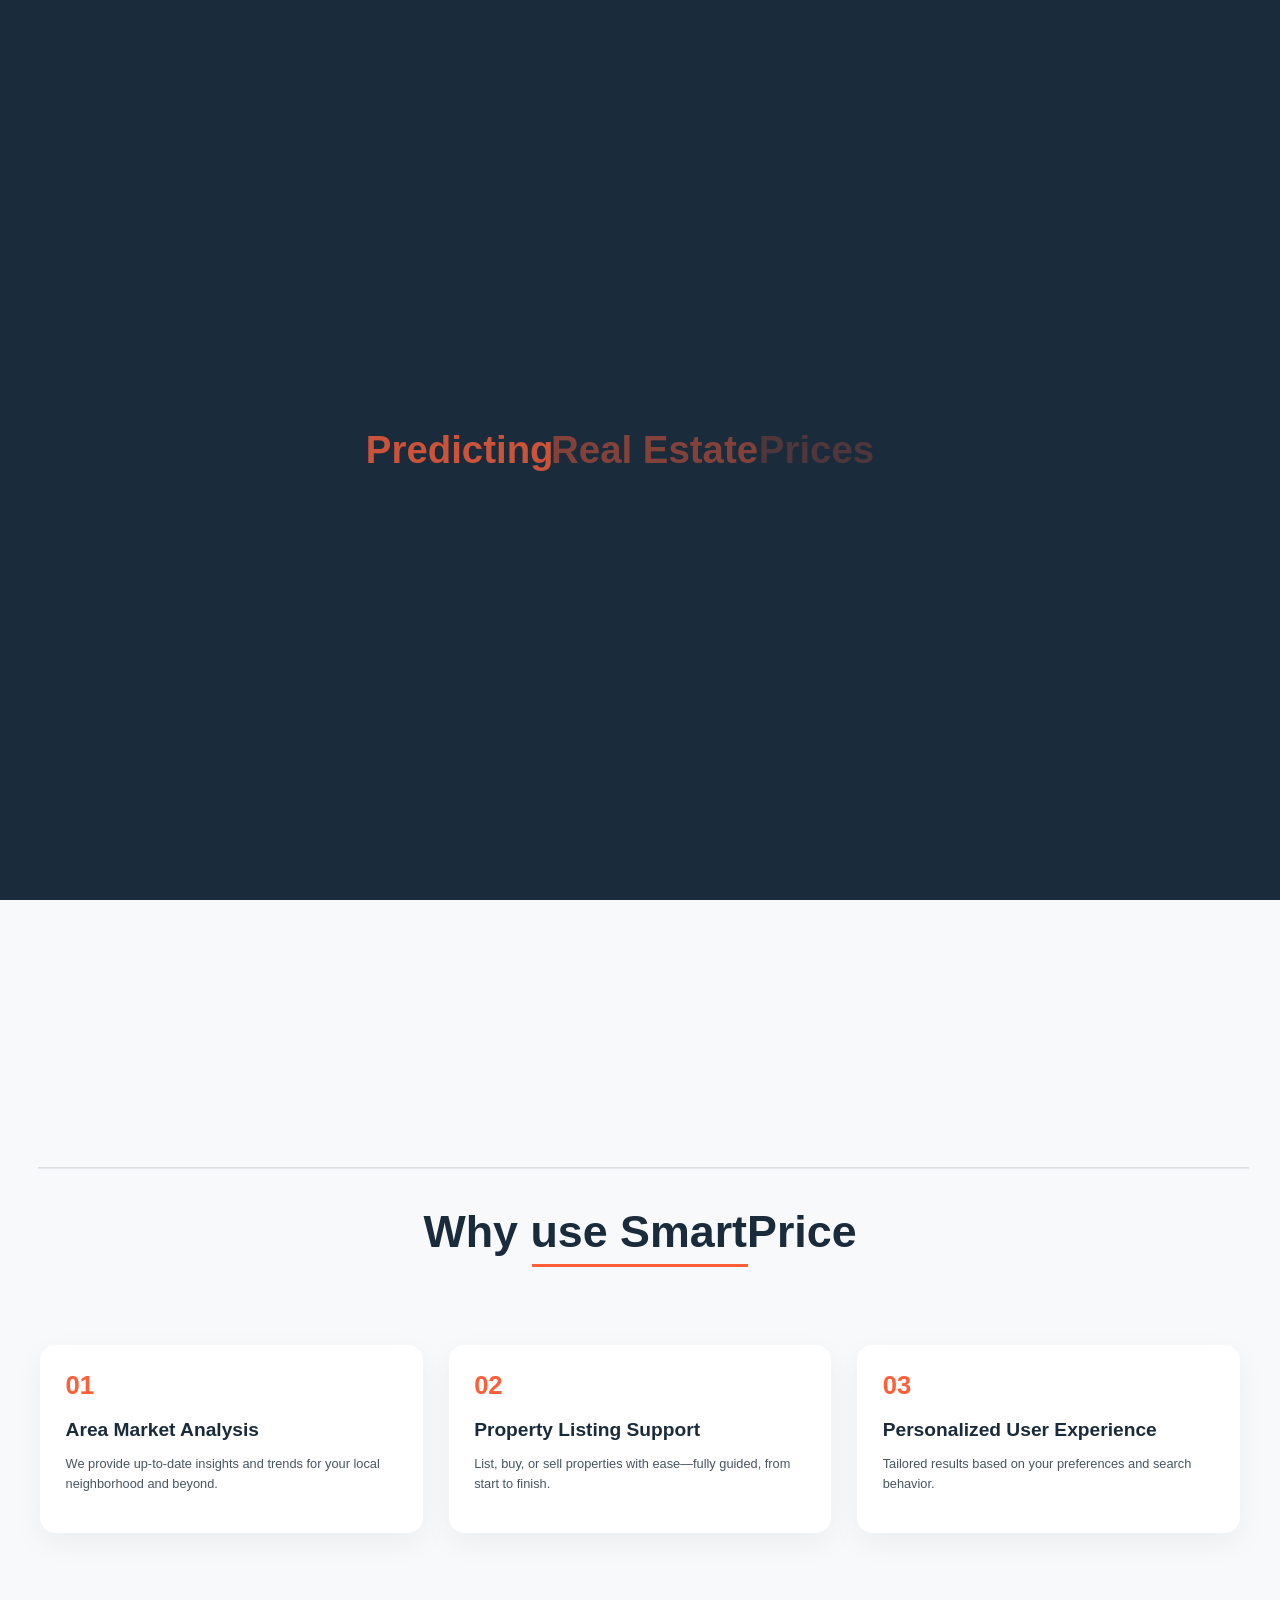
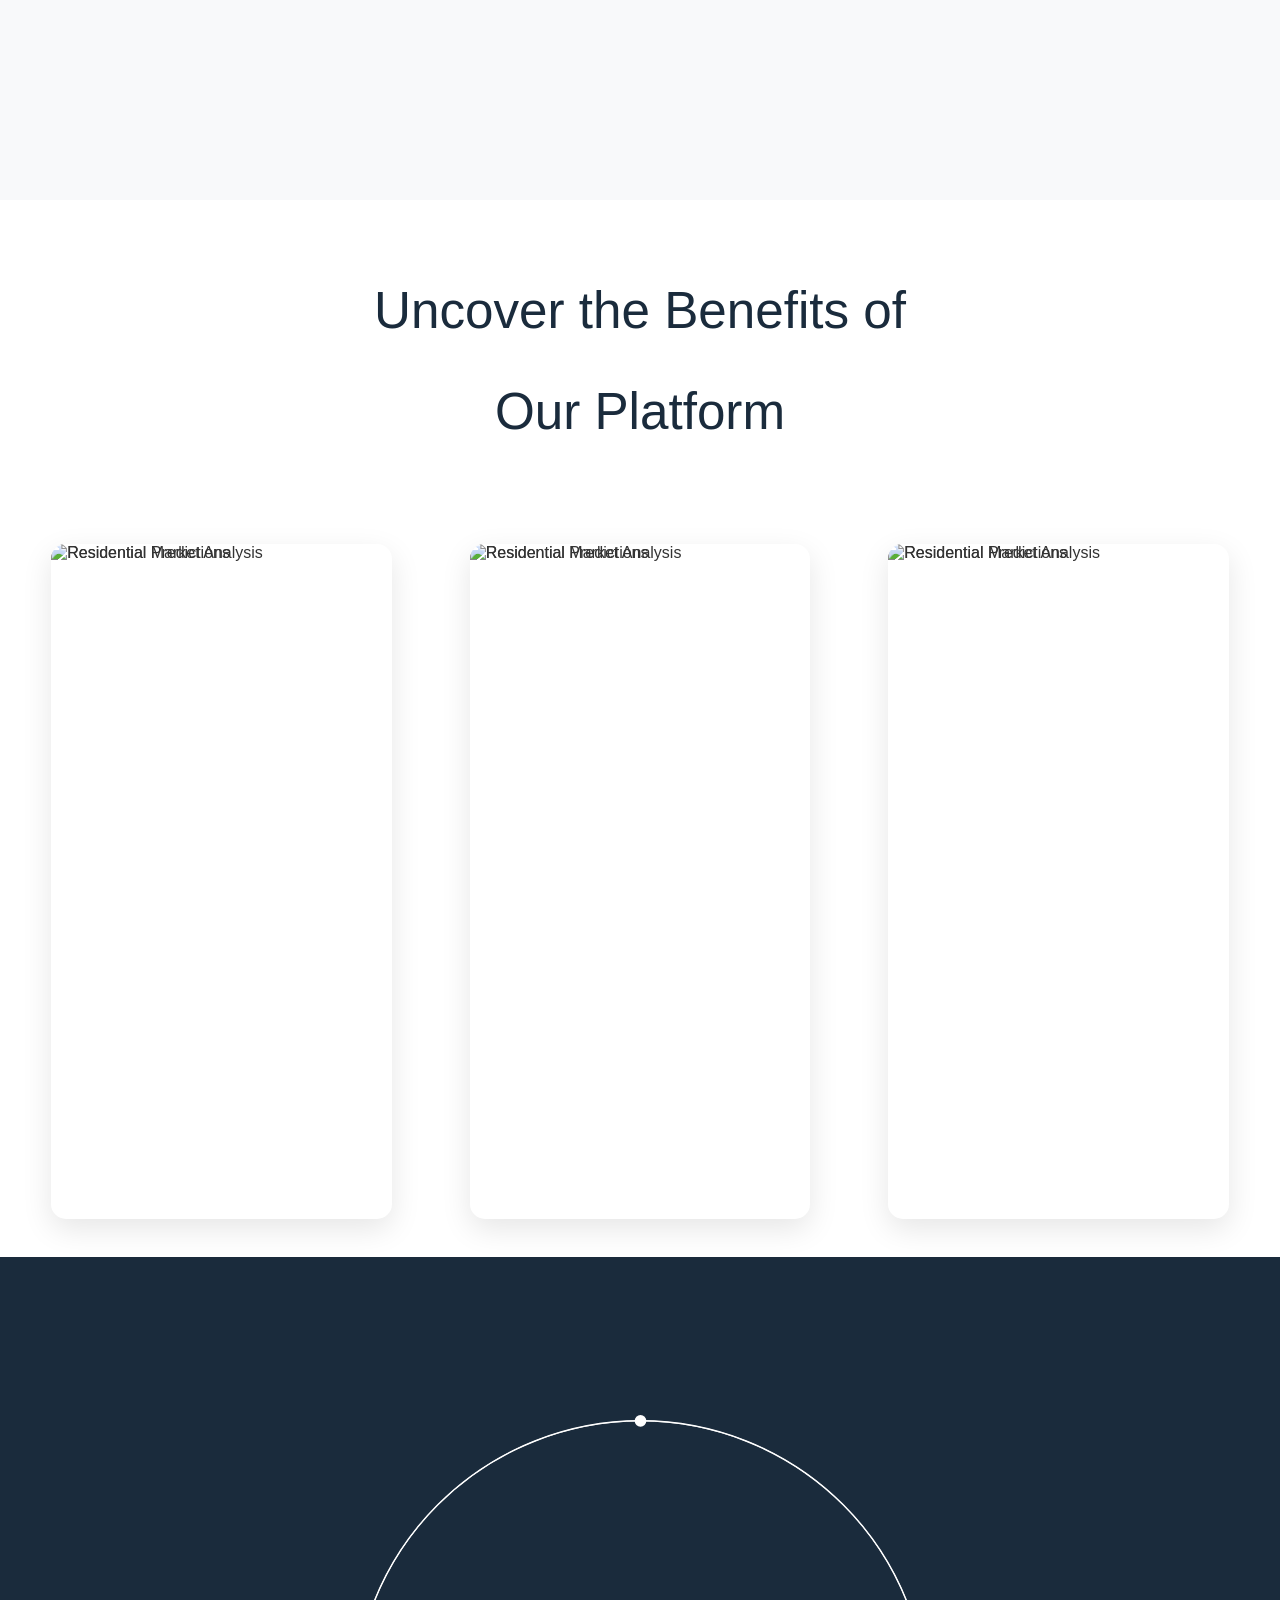
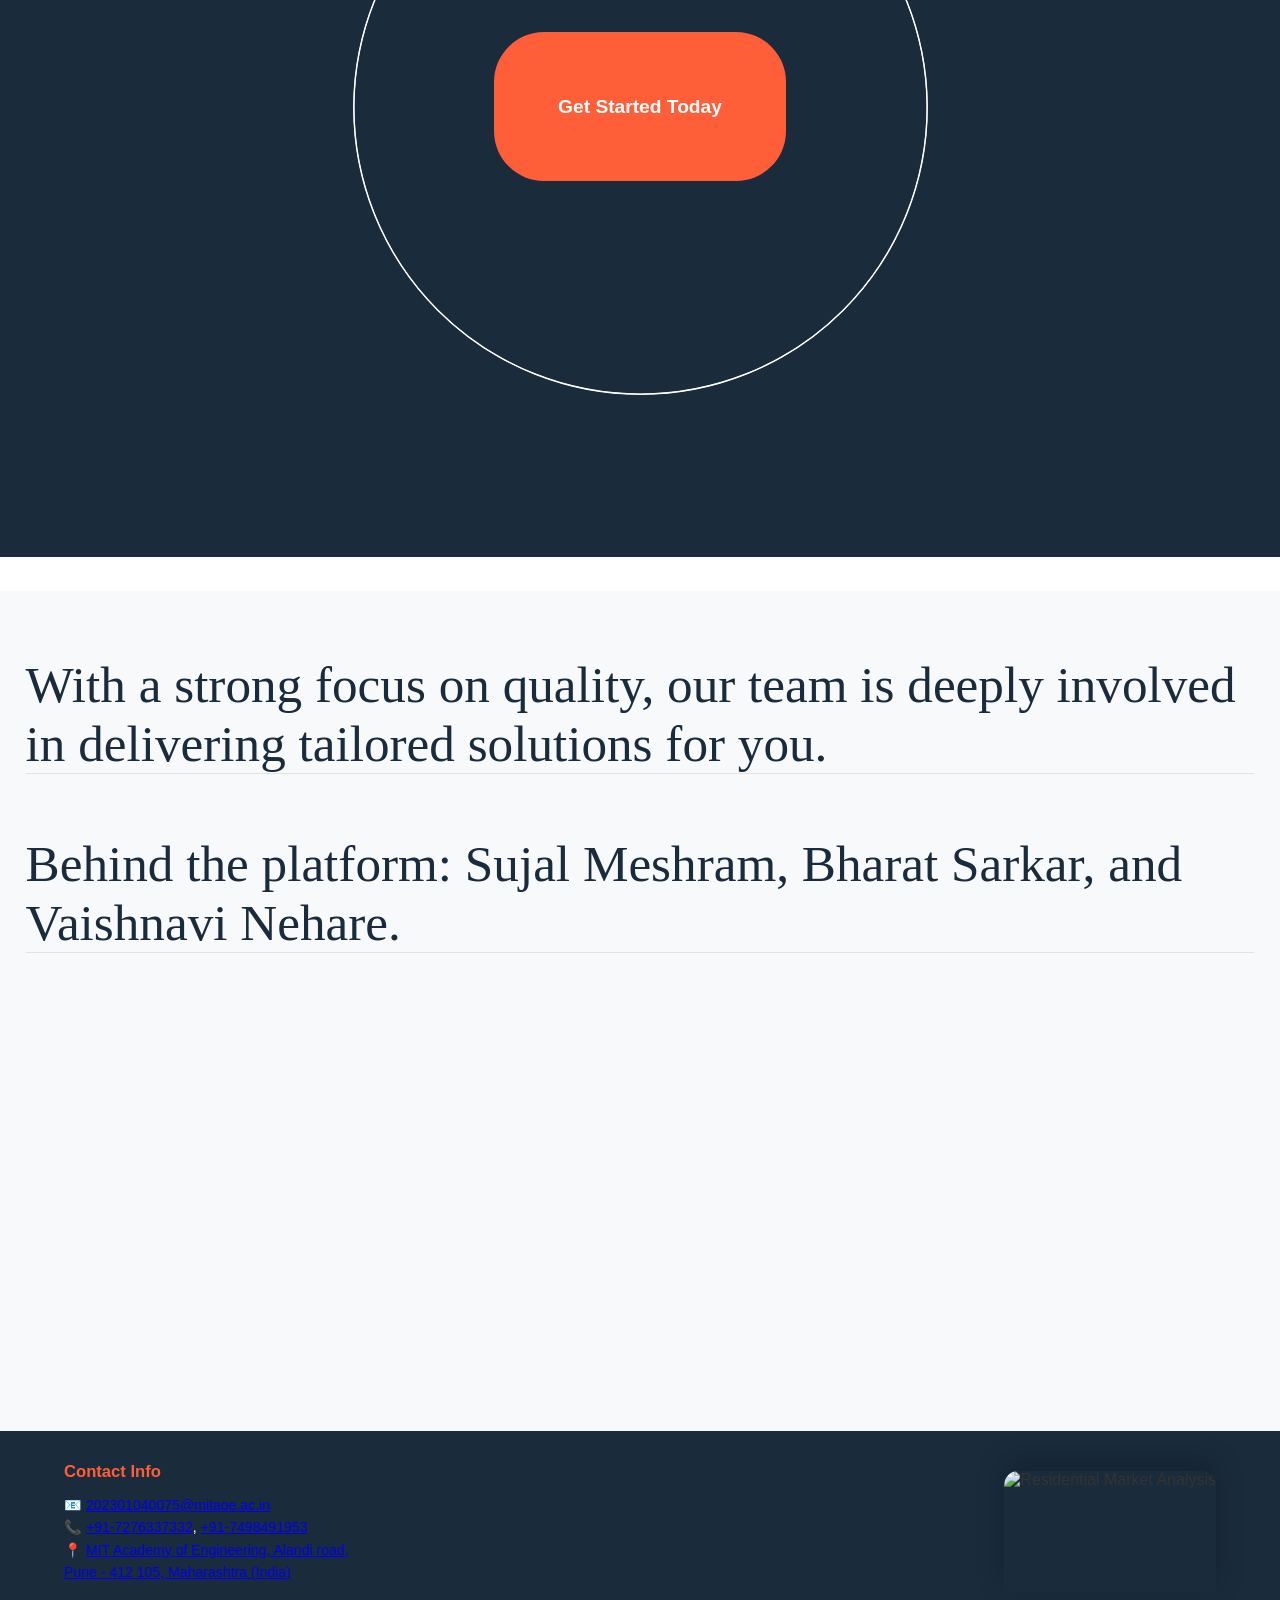
==== templates/index.html @ fc95eb90 "SmartPrice-Insights-Real-Estate-Platform" ====
<!DOCTYPE html>
<html lang="en">
<head>
    <meta charset="UTF-8">
    <meta name="viewport" content="width=device-width, initial-scale=1.0">
    <title>SmartPrice Insights | Real Estate Price Predictions</title>
    <link rel="shortcut icon" href="assets/img/favicon.ico" type="image/x-icon">
    <link rel="stylesheet" href="https://cdn.jsdelivr.net/npm/swiper@11/swiper-bundle.min.css"/>
    <link rel="stylesheet" href="https://cdn.jsdelivr.net/npm/locomotive-scroll@3.5.4/dist/locomotive-scroll.css">
    <style>
        /* CSS for SmartPrice Insights */
        body {
            -webkit-user-select: none;
            -moz-user-select: none;
            -ms-user-select: none;
            user-select: none;
            background: #f8f9fa;
            font-family: 'Raleway', sans-serif;
            margin: 0;
            padding: 0;
            box-sizing: border-box;
        }

        @font-face {
            font-family: insights;
            src: url(./static/fonts/Rejouice-Headline.ttf);
        }

        video::-webkit-media-controls-fullscreen-button {
            display: none !important;
        }

        html, body {
            height: 100%;
            width: 100%;
            background: #fff;
            color: #333;
        }

        /* Color Variables */
        :root {
            --primary-dark: #1a2b3c;
            --primary-accent: #FF5F38;
            --accent-hover: #e04b2a;
            --light-bg: #f8f9fa;
            --text-dark: #1a2b3c;
            --text-light: #ffffff;
        }

        /* Loader Styles */
        #loader {
            height:100%;
            width:100%;
            position: fixed;
            top: 0;
            background: var(--primary-dark);
            z-index: 99;
            display: flex;
            align-items: center;
            justify-content: center;
            gap: 10px;
            color: var(--primary-accent);
        }
        #loader h3 {
            font-size: 3vw;
        }

        /* Page 1 - Hero Section */
        #page1 {
            height:100vh;
            width:100%;
            position: relative;
        }
        #cursor {
            height:7.5vw;
            width: 7.5vw;
            background-color: var(--primary-dark);
            border-radius: 50%;
            position: fixed;
            z-index: 9;
            display: flex;
            align-items: center;
            justify-content: center;
            transform: translate(-50%, -50%);
        }
        #cursor h5 {
            font-size: 1.15vw;
            font-weight: 500;
            color: var(--text-light);
        }
        #page1 video {
            height: 100%;
            width: 100%;
            object-fit: cover;
            position: absolute;
        }
        #page1-content {
            height: 100%;
            position: relative;
            width: 100%;
            color: var(--text-light);
            display: flex;
            z-index: 10;
            align-items: center;
            flex-direction: column;
            justify-content: space-between;
        }
        nav {
            width: 100%;
            display: flex;
            text-align: center;
            justify-content: space-between;
            padding: 3vw;
        }
        nav h3 {
            font-size: 1.4vw;
            font-weight: 100;
            color: var(--text-light);
        }
        nav h4 {
            font-size: 1.4vw;
            font-weight: 100;
            color: var(--text-light);
        }
        #page1-content h1 {
            font-family: insights;
            font-size: 20vw;
            line-height: 20vw;
            font-weight: 100;
            color: var(--text-light);
            text-shadow: 0 0 10px rgba(0,0,0,0.3);
        }
        #page1-content span {
            font-family: insights;
            display: inline-block;
        }

        /* Page 2 - About Section */
        #page2 {
    min-height: 100vh;
    width: 100%;
    background: var(--light-bg);
    padding: 3vw;
    display: flex;
    flex-direction: column;
    justify-content: center;
    box-sizing: border-box;
}

.features-heading {
    text-align: center;
    margin-bottom: 4vw;
}

.features-heading h2 {
    font-size: 3.5vw;
    color: var(--primary-dark);
    font-weight: 600;
    position: relative;
    display: inline-block;
}

.features-heading h2::after {
    content: '';
    position: absolute;
    width: 50%;
    height: 3px;
    background: var(--primary-accent);
    bottom: -10px;
    left: 25%;
}

.features-container {
    display: flex;
    justify-content: center;
    gap: 2vw;
    margin: 0 auto;
    max-width: 1200px;
}

.feature-card {
    width: 28%;
    padding: 2vw;
    background: white;
    border-radius: 15px;
    box-shadow: 0 10px 30px rgba(0,0,0,0.05);
    transition: all 0.3s ease;
}

.feature-number {
    font-size: 2vw;
    font-weight: 700;
    color: var(--primary-accent);
    margin-bottom: 1vw;
}

.feature-content h3 {
    font-size: 1.5vw;
    color: var(--primary-dark);
    margin-bottom: 1vw;
    font-weight: 600;
}

.feature-content p {
    font-size: 1vw;
    color: var(--text-dark);
    line-height: 1.6;
    opacity: 0.8;
}
        #page2>#nav {
            display: flex;
            padding: 2.8vw;
            padding-bottom: 1vw;
            height: 21vh;
            width: 100%;
            align-items:end;
            overflow: hidden;
            justify-content: space-between;
        }
        hr{
            width: 94.4vw;
            margin: 0 auto;
            justify-content: center;
            border-color: rgba(26,43,60,0.1);
        }
        #page2>#nav>.elem h1 {
            align-items: baseline;
            font-size: 1.67vw;
            font-weight: 100;
            color: var(--text-dark);
        }
        #page2>.heading {
            padding: 2.8vw;
        }
        #page2>.heading h1{
            font-size: 4vw;
            font-weight: 500;
            color: var(--text-dark);
        }
        #space {
            margin-left: 8vw;
        }

        /* Page 3 - Services Section */
        #page3 {
            min-height: 100vh;
            width: 100%;
            position: relative;
            padding: 3vw; /* Already set, ensure this is enough */
            background: #fff;
            box-sizing: border-box; /* Ensures padding is included in width */
        }
        #page3-top {
            text-align: center;
        }
        #page3-top h4 {
            margin-bottom: 1vw;
            font-size: 1vw;
            font-weight: 500;
            color: var(--text-dark);
        }
        #page3-top span {
            font-size: 0.7vw;
            background-color: var(--primary-accent);
            color: var(--text-light);
            padding: 2px 5px;
            border-radius: 10px;
        }
        #page3-top h2 {
            font-size: 4vw;
            font-weight: 500;
            color: var(--text-dark);
        }
        #page3-elements {
            height: 75vh;
            display: flex;
            justify-content: space-between; /* Distributes space evenly */
            align-items: center;
            width: 100%;
            margin-top: 8vw;
            gap: 2vw; /* Adds consistent spacing between boxes */
            padding: 0 1vw; /* Extra side padding to prevent edge sticking */
            box-sizing: border-box; /* Includes padding in width calculation */
        }
        #page3-elements .box {
            height: 100%;
            width: calc(30% - 1vw); /* Adjusts width to account for gap */
            position: relative;
            overflow: hidden;
            border-radius: 15px;
            box-shadow: 0 10px 30px rgba(0,0,0,0.1);
        }
        #page3-elements .box video {
            height: 100%;
            width: 100%;
            object-fit: cover;
            object-position: center;
        }
        #page3-elements .box img {
            height: 100%;
            width: 100%;
            object-fit: cover;
            object-position: center;
            position: absolute;
            transition: all linear 0.7s;
        }
        #page3-elements>.box:hover img{
            opacity: 1;
        }
        .box-content {
            position: absolute;
            bottom: 0;
            left: 0;
            width: 100%;
            padding: 2vw;
            background: linear-gradient(to top, rgba(0,0,0,0.8), transparent);
            color: var(--text-light);
            z-index: 2;
            transform: translateY(50px);
            opacity: 0;
            transition: all 0.3s ease;
        }
        .box-content h3 {
            font-size: 1.8vw;
            margin-bottom: 0.5vw;
        }
        .box-content p {
            font-size: 1vw;
            opacity: 0.8;
        }
        #page3-elements .box:hover .box-content {
            transform: translateY(0);
            opacity: 1;
        }

        /* Page 4 - CTA Section */
        #page4 {
            height: 100vh;
            width: 100%;
            position: relative;
            display: flex;
            align-items: center;
            justify-content: center;
            background: var(--primary-dark);
        }
        #page4 a {
            color: var(--text-light);
            padding: 5vw;
            font-size: larger;
            font-weight: bolder;
            text-decoration: none;
            background: var(--primary-accent);
            border-radius: 50px;
            transition: all 0.3s ease;
            z-index: 10;
        }
        #page4 a:hover {
            background: var(--accent-hover);
        }
        #page4-top {
            position: absolute;
            z-index: 2;
        }
        #page4 video {
            width: 50%;
        }
        #page4 svg {
            position: absolute;
            height:65%;
        }

        /* Page 5 - Portfolio Section */
        #page5 {
    height: 100vh;
    width: 100%;
    background: var(--light-bg);
    position: relative;
    padding-bottom: 120px; /* Space for the contact strip */
}
        #page5 h1 {
            font-size: 4vw;
            font-family: insights;
            font-weight: 100;
            border-bottom: 1px solid rgba(26,43,60,0.1);
            width :96%;
            margin-left: 2%;
            margin-bottom: -3vw;
            color: var(--text-dark);
            padding-top: 5vw;
        }
        #page5 img {
    height: 12%; /* Relative to strip height */
    width: auto;
    position: absolute;
    right: 5vw;
    bottom: 0;
    transform: translateY(-15%); /* Lifts image slightly above strip */
    border-radius: 15px 15px 0 0; /* Rounded top only */
    box-shadow: 0 -10px 30px rgba(0,0,0,0.2);
    z-index: 2;
}
#contact-strip {
    position: absolute;
    bottom: 0;
    left: 0;
    width: 100%;
    height: 180px;
    background: var(--primary-dark); /* Using your dark color */
    display: flex;
    align-items: center;
    justify-content: space-between;
    padding: 0 5vw;
    box-sizing: border-box;
    color: var(--text-light);
}
.contact-info {
    font-size: 1.1vw;
    line-height: 1.6;
}

.contact-info strong {
    font-size: 1.3vw;
    display: block;
    margin-bottom: 8px;
    color: var(--primary-accent);
}
        #page5 #swiperdiv {
            position: relative;
            height: 100vh;
        }
        .swiper {
            width: 100vw;
            padding: 5vw;
        }
        .swiper-slide {
            position: relative;
            overflow: hidden;
            border-radius: 15px;
            box-shadow: 0 10px 30px rgba(0,0,0,0.1);
        }
        .swiper-slide img{
            width:100%;
            height: 60vh;
            object-fit: cover;
        }
        .slide-content {
            position: absolute;
            bottom: 0;
            left: 0;
            width: 100%;
            padding: 2vw;
            background: linear-gradient(to top, rgba(0,0,0,0.8), transparent);
            color: var(--text-light);
        }
        .slide-content h3 {
            font-size: 2vw;
            margin-bottom: 0.5vw;
        }
        .slide-content p {
            font-size: 1.2vw;
            opacity: 0.8;
        }
        .swiper-wrapper {
            align-items:baseline;
            position: absolute;
            z-index: 10;
        }

        @media (max-width: 1024px) {
    .features-heading h2 {
        font-size: 4vw;
    }
    
    .feature-card {
        width: 30%;
        padding: 3vw;
    }
}

        /* Responsive Styles */
        @media (max-width: 768px) {
            .features-heading h2 {
        font-size: 6vw;
        margin-bottom: 6vw;
    }
    
    .features-container {
        flex-direction: column;
        gap: 4vw;
    }
    
    .feature-card {
        width: 100%;
        padding: 6vw;
    }
    
    .feature-number {
        font-size: 6vw;
    }
    
    .feature-content h3 {
        font-size: 4.5vw;
    }
    
    .feature-content p {
        font-size: 3.5vw;
    }
            #loader h3 {
                font-size: 5vw;
            }
            #page1-content h1 {
                font-size: 15vw;
                line-height: 15vw;
            }
            nav h3, nav h4 {
                font-size: 3vw;
            }
            #cursor {
                height: 12vw;
                width: 12vw;
            }
            #cursor h5 {
                font-size: 2vw;
            }
            #page2>#nav>.elem h1 {
                font-size: 3vw;
            }
            #page2>.heading h1 {
                font-size: 5vw;
            }
            #page3-top h4 {
                font-size: 2vw;
            }
            #page3-top h2 {
                font-size: 6vw;
            }
            #page3-elements {
                flex-direction: column;
                height: auto;
            }
            #page3-elements .box {
                width: 90%;
                height: 40vh;
                margin-bottom: 3vw;
            }
            .box-content h3 {
                font-size: 3vw;
            }
            .box-content p {
                font-size: 2vw;
            }
            #page5 h1 {
                font-size: 15vw;
            }
            #page5 img {
        height: 20%;
        right: 5%;
        bottom: 10%;
    }
            .swiper {
                padding: 2vw;
            }
            .swiper-slide img {
                height: 40vh;
            }
            .slide-content h3 {
                font-size: 4vw;
            }
            .slide-content p {
                font-size: 2.5vw;
            }
        }
    </style>
</head>
<body>
    <div id="loader">
        <h3>Predicting</h3>
        <h3>Real Estate</h3>
        <h3>Prices</h3>
    </div>
    <div id="main">
        <div id="page1">
            
            <video muted autoplay playsinline loop poster="assets/img/hero-background.jpg">
                <source src="static/videos/Untitled video - Made with Clipchamp.mp4" type="video/mp4">
                <!-- Fallback image if video doesn't load -->
                <img src="assets/img/hero-background.jpg" alt="Real Estate Data Visualization">
            </video>
            <div id="page1-content">

                <div class="title-container">  <!-- NEW: Wrap h1 in this div -->
                    <h1><span>S</span><span>m</span><span>a</span><span>r</span><span>t</span><span>P</span><span>r</span><span>i</span><span>c</span><span>e</span></h1>
                </div>
            </div>
        </div>
        <div id="page2">
            <hr>
            <div class="features-heading">
                <h2>Why use SmartPrice</h2>
            </div>
            <div class="features-container">
                <div class="feature-card">
                    <div class="feature-number">01</div>
                    <div class="feature-content">
                        <h3>Area Market Analysis</h3>
                        <p>We provide up-to-date insights and trends for your local neighborhood and beyond.</p>
                    </div>
                </div>
                
                <div class="feature-card">
                    <div class="feature-number">02</div>
                    <div class="feature-content">
                        <h3>Property Listing Support</h3>
                        <p>List, buy, or sell properties with ease—fully guided, from start to finish.</p>
                    </div>
                </div>
                
                <div class="feature-card">
                    <div class="feature-number">03</div>
                    <div class="feature-content">
                        <h3>Personalized User Experience</h3>
                        <p>Tailored results based on your preferences and search behavior.</p>
                    </div>
                </div>
            </div>
        </div>
        <div id="page3">
            <div id="page3-top">
                <h2>Uncover the Benefits of </h2>
                <h2>Our Platform</h2>
            </div>
            <div id="page3-elements">
                <div class="box">
                    <!-- Main image (fades out on hover) -->
                    <img src="static/videos/ChatGPT Image Apr 13, 2025, 05_16_09 PM.png" alt="Residential Predictions">
                    
                    <!-- Your new image (appears on hover) -->
                    <img src="static/videos/ChatGPT Image Apr 13, 2025, 05_16_09 PM.png" 
                         alt="Residential Market Analysis" 
                         class="hover-image">
                    
                    <div class="box-content">
                        <h3>Residential Market Insights</h3>
                        <p>Precise Residential Price Forecasts You Can Trust</p>
                    </div>
                </div>
                <div class="box">
                    <!-- Main image (fades out on hover) -->
                    <img src="static/videos/ChatGPT Image Apr 14, 2025, 03_05_06 PM.png" alt="Residential Predictions">
                    
                    <!-- Your new image (appears on hover) -->
                    <img src="static/videos/ChatGPT Image Apr 14, 2025, 03_05_06 PM.png" 
                         alt="Residential Market Analysis" 
                         class="hover-image">
                    
                    <div class="box-content">
                        <h3>Community Market Analysis</h3>
                        <p>Discover Key Market Trends in Your Area</p>
                    </div>
                </div>
                <div class="box">
                    <!-- Main image (fades out on hover) -->
                    <img src="static/videos/image.png" alt="Residential Predictions">
                    
                    <!-- Your new image (appears on hover) -->
                    <img src="static/videos/image.png" 
                         alt="Residential Market Analysis" 
                         class="hover-image">
                    
                    <div class="box-content">
                        <h3>Your Property Marketplace </h3>
                        <p>List, Buy, or Sell Properties with Ease</p>
                    </div>
                </div>
            </div>
        </div>
        <div id="page4">
            <div id="page4-top">
                <a href="/login">Get Started Today</a>
            </div>
            <video muted autoplay playsinline loop poster="#000">
                <source src="assets/videos/data-visualization.webm" type="video/mp4">
            </video>
            <svg class="abs tl:0 fit transform rotate:130 (.in-view):rotate:237deg (.in-view):tween:all,2.8s,easeOutSlow " viewBox="0 0 100 100">
                <circle cx="50" cy="1" r="1" fill="#fff"></circle>
            </svg>
            <svg class="abs tl:0 fit transform rotate:90deg rotate" viewBox="0 0 100 100">
                <circle cx="50" cy="50" r="49" stroke="#fff" stroke-width="0.25" fill="none" class="o:0.3 dasharray:302 dashoffset:604 (.in-view):dashoffset:400 (.in-view):tween:all,2.8s,easeOutSlow "></circle>
                <circle cx="50" cy="50" r="49" stroke="#fff" stroke-width="0.15" fill="none" class="dasharray:302 dashoffset:302 (.in-view):dashoffset:100 (.in-view):tween:all,2.8s,easeOutSlow "></circle>
            </svg>
        </div>

        <div id="page5">
            <h1>With a strong focus on quality, our team is deeply involved in delivering tailored solutions for you.</h1>
            <h1>Behind the platform: Sujal Meshram, Bharat Sarkar, and Vaishnavi Nehare.</h1>
            <img src="static/videos/Screenshot 2025-04-14 160523-Photoroom.jpg" 
                         alt="Residential Market Analysis">
                         <div id="contact-strip">
                            <div class="contact-info">
                                <strong>Contact Info</strong>
                                <div class="contact-item">📧 <a href="mailto:202301040075@mitaoe.ac.in">202301040075@mitaoe.ac.in</a></div>
                                <div class="contact-item">📞 <a href="https://api.whatsapp.com/send?phone=917276337332">+91-7276337332</a>, <a href="https://api.whatsapp.com/send?phone=917498491953">+91-7498491953</a></div>
                                <div class="contact-item">📍 <a href="https://maps.app.goo.gl/KcXEhUCwHbN98KDW6">MIT Academy of Engineering, Alandi road,<br>Pune - 412 105, Maharashtra (India)</a></div>
                            </div>
                        </div>
            </div>
    
    <!-- JavaScript Libraries -->
    <script src="https://cdn.jsdelivr.net/npm/swiper@11/swiper-bundle.min.js"></script>
    <script src="https://cdn.jsdelivr.net/npm/locomotive-scroll@3.5.4/dist/locomotive-scroll.js"></script>
    <script src="https://cdnjs.cloudflare.com/ajax/libs/gsap/3.12.3/gsap.min.js" integrity="sha512-7Au1ULjlT8PP1Ygs6mDZh9NuQD0A5prSrAUiPHMXpU6g3UMd8qesVnhug5X4RoDr35x5upNpx0A6Sisz1LSTXA==" crossorigin="anonymous" referrerpolicy="no-referrer"></script>
    <script src="https://cdnjs.cloudflare.com/ajax/libs/gsap/3.12.3/ScrollTrigger.min.js" integrity="sha512-LQQDtPAueBcmGXKdOBcMkrhrtqM7xR2bVrnMtYZ8ImAZhFlIb5xrMqQ6uZviyeSB+4mYj89ta8niiCIQM1Gj0w==" crossorigin="anonymous" referrerpolicy="no-referrer"></script>
    
    <script>
        // JavaScript for SmartPrice Insights
        document.addEventListener("DOMContentLoaded", function() {
            // Initialize loader animation
            var tl = gsap.timeline();
            tl.from("#loader h3", {
                x: 40,
                opacity: 0,
                duration: 1,
                stagger: 0.2
            });
            tl.to("#loader h3", {
                x: -40,
                opacity: 0,
                duration: 1,
                stagger: -0.2
            });
            tl.to("#loader", {
                opacity: 0,
                display: "none",
            });
            tl.from("#page1-content span", {
                y: 100,
                opacity: 0,
                stagger: 0.1
            });

            // Auto-play video
            document.querySelector("body").addEventListener("click", () => {
                document.querySelector("video").play();
            });

            // Initialize Swiper
            var swiper = new Swiper(".mySwiper", {
                slidesPerView: 3,
                spaceBetween: 30,
                loop: true,
                autoplay: {
                    delay: 2500,
                    disableOnInteraction: false,
                },
                breakpoints: {
                    320: {
                        slidesPerView: 1,
                        spaceBetween: 20
                    },
                    768: {
                        slidesPerView: 2,
                        spaceBetween: 30
                    },
                    1024: {
                        slidesPerView: 3,
                        spaceBetween: 30
                    }
                }
            });

            // Initialize Locomotive Scroll
            gsap.registerPlugin(ScrollTrigger);
            const locoScroll = new LocomotiveScroll({
                el: document.querySelector("#main"),
                smooth: true,
                smartphone: {
                    smooth: true
                },
                tablet: {
                    smooth: true
                }
            });
            locoScroll.on("scroll", ScrollTrigger.update);
            ScrollTrigger.scrollerProxy("#main", {
                scrollTop(value) {
                    return arguments.length ? locoScroll.scrollTo(value, 0, 0) : locoScroll.scroll.instance.scroll.y;
                },
                getBoundingClientRect() {
                    return {top: 0, left: 0, width: window.innerWidth, height: window.innerHeight};
                },
                pinType: document.querySelector("#main").style.transform ? "transform" : "fixed"
            });
            ScrollTrigger.addEventListener("refresh", () => locoScroll.update());
            ScrollTrigger.refresh();

            // Custom cursor effect
            var page1Content = document.querySelector("#page1-content");
            var cursor = document.querySelector("#cursor");
            
            if (window.innerWidth > 768) {
                page1Content.addEventListener("mousemove", function(dets) {
                    gsap.to(cursor, {
                        x: dets.x,
                        y: dets.y
                    });
                });
                
                page1Content.addEventListener("mouseenter", function() {
                    gsap.to(cursor, {
                        scale: 1,
                        opacity: 1,
                    });
                });
                
                page1Content.addEventListener("mouseleave", function() {
                    gsap.to(cursor, {
                        scale: 0,
                        opacity: 0
                    });
                });
            } else {
                cursor.style.display = "none";
            }

            // Page 2 animation
            gsap.from(".elem h1", {
                y: 100,
                stagger: 0.2,
                duration: 1,
                scrollTrigger: {
                    trigger: "#page2",
                    scroller: "#main",
                    start: "top 47%",
                    end: "top 45%",
                    scrub: 1
                }
            });

            // Box hover effects
            document.querySelectorAll('#page3-elements .box').forEach(box => {
                box.addEventListener('mouseenter', () => {
                    gsap.to(box.querySelector('.box-content'), {
                        y: 0,
                        opacity: 1,
                        duration: 0.3
                    });
                });
                
                box.addEventListener('mouseleave', () => {
                    gsap.to(box.querySelector('.box-content'), {
                        y: 50,
                        opacity: 0,
                        duration: 0.3
                    });
                });
            });

            // Responsive adjustments
            function handleResize() {
                if (window.innerWidth <= 768) {
                    // Mobile-specific adjustments
                    document.querySelectorAll('.box-content').forEach(content => {
                        content.style.transform = 'translateY(0)';
                        content.style.opacity = '1';
                    });
                }
            }

            window.addEventListener('resize', handleResize);
            handleResize();
        });
    </script>
</body>
</html>
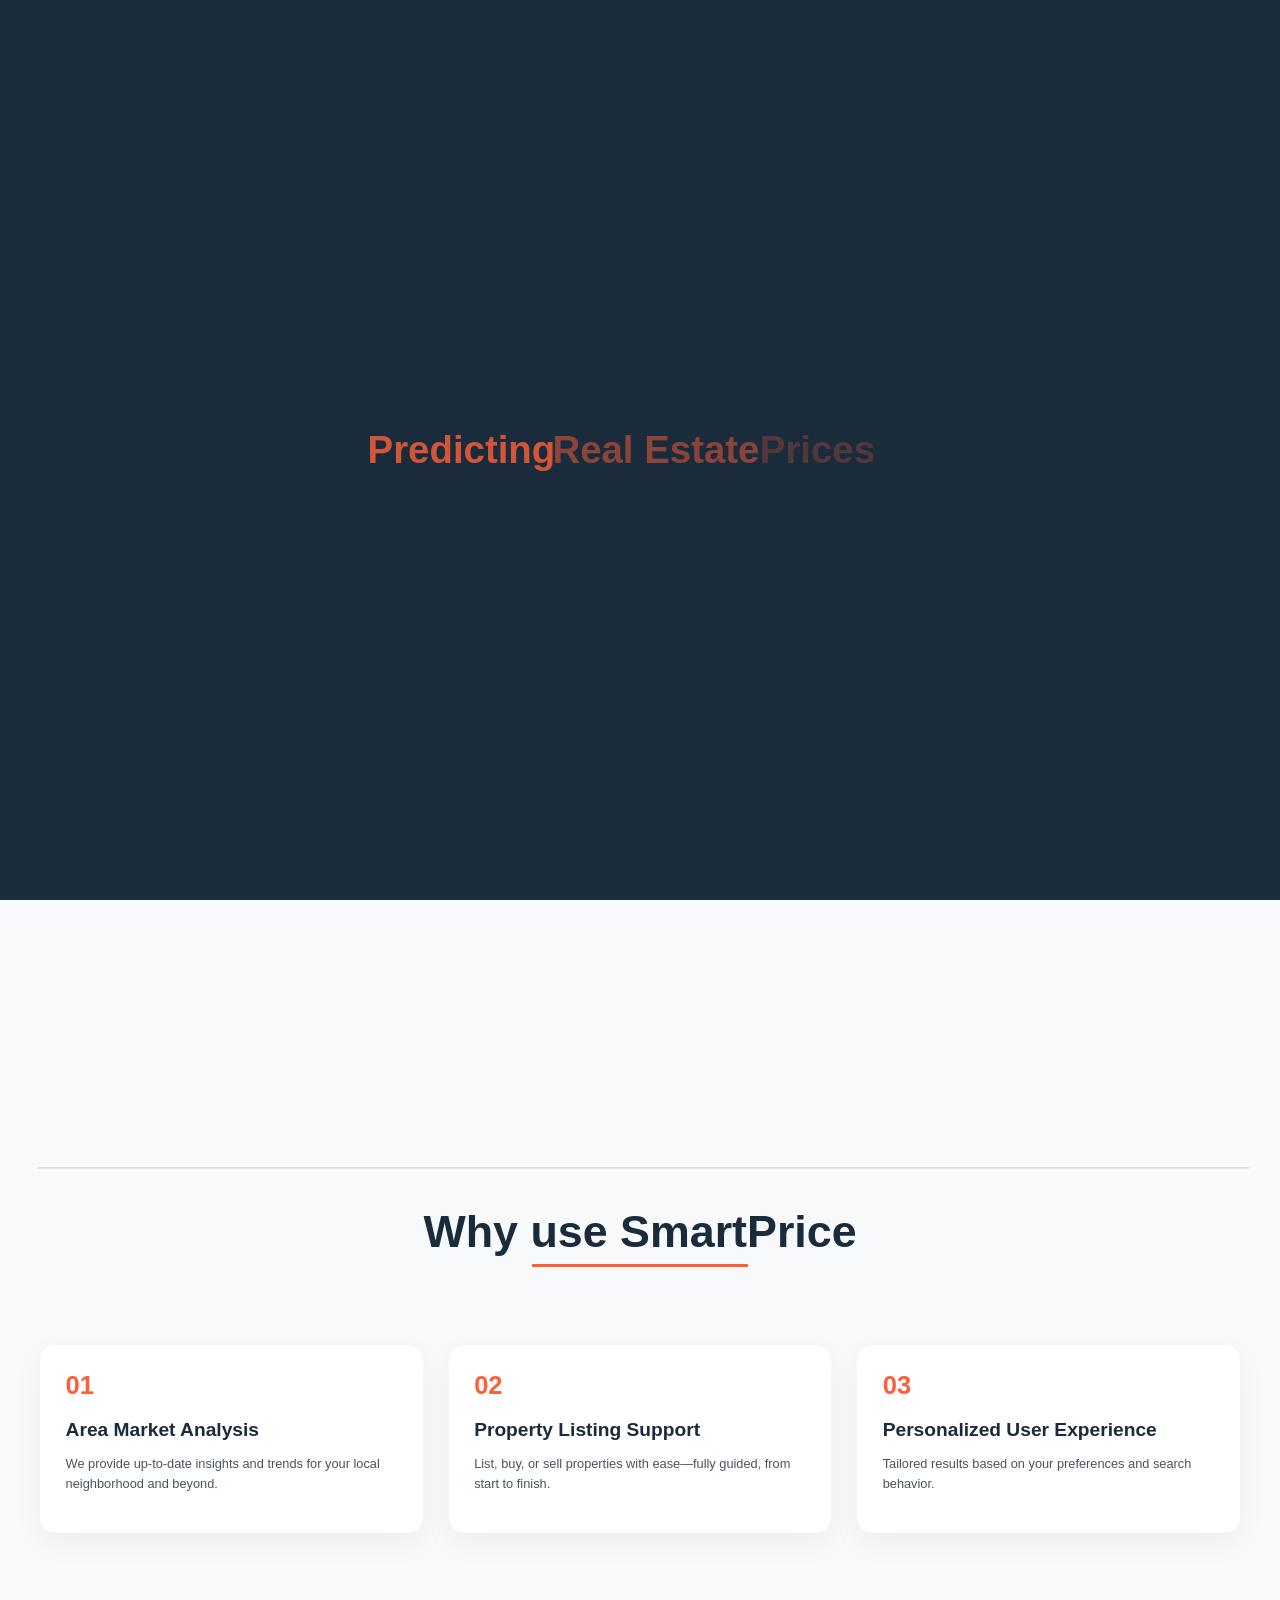
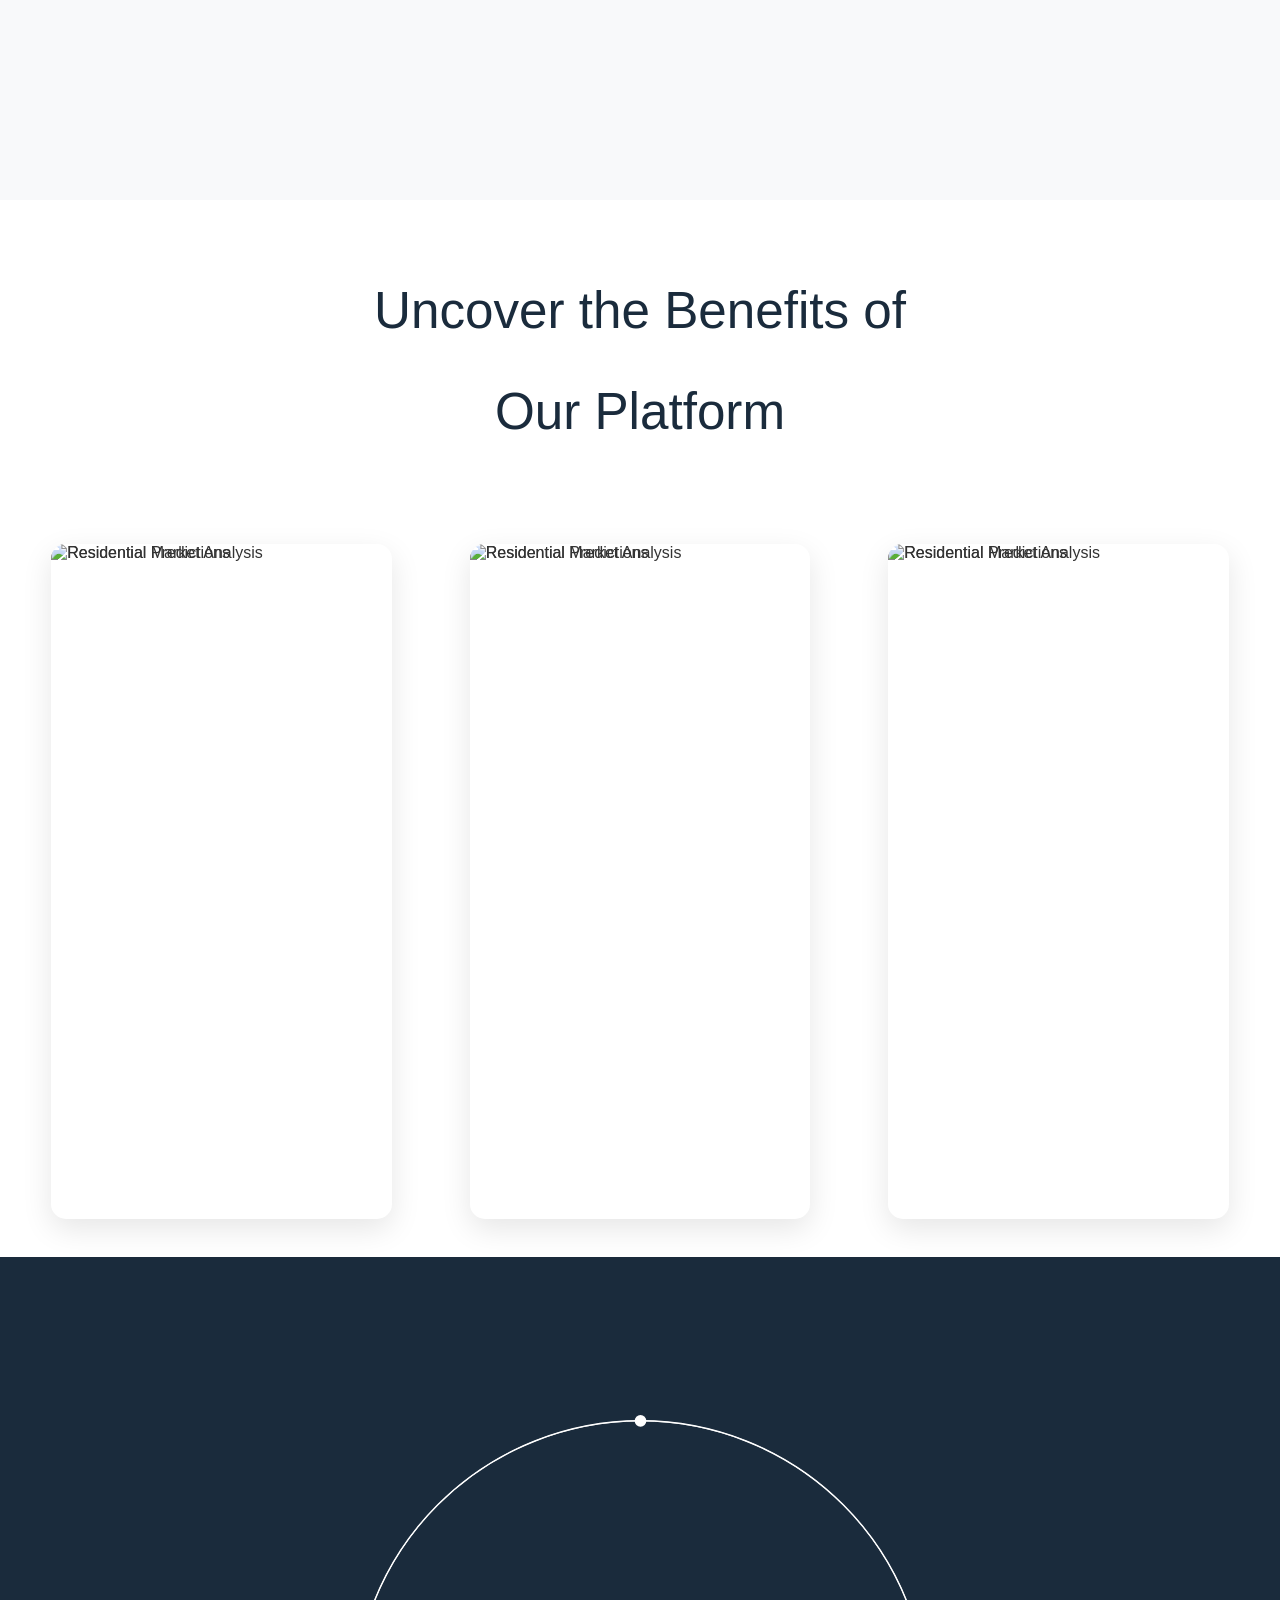
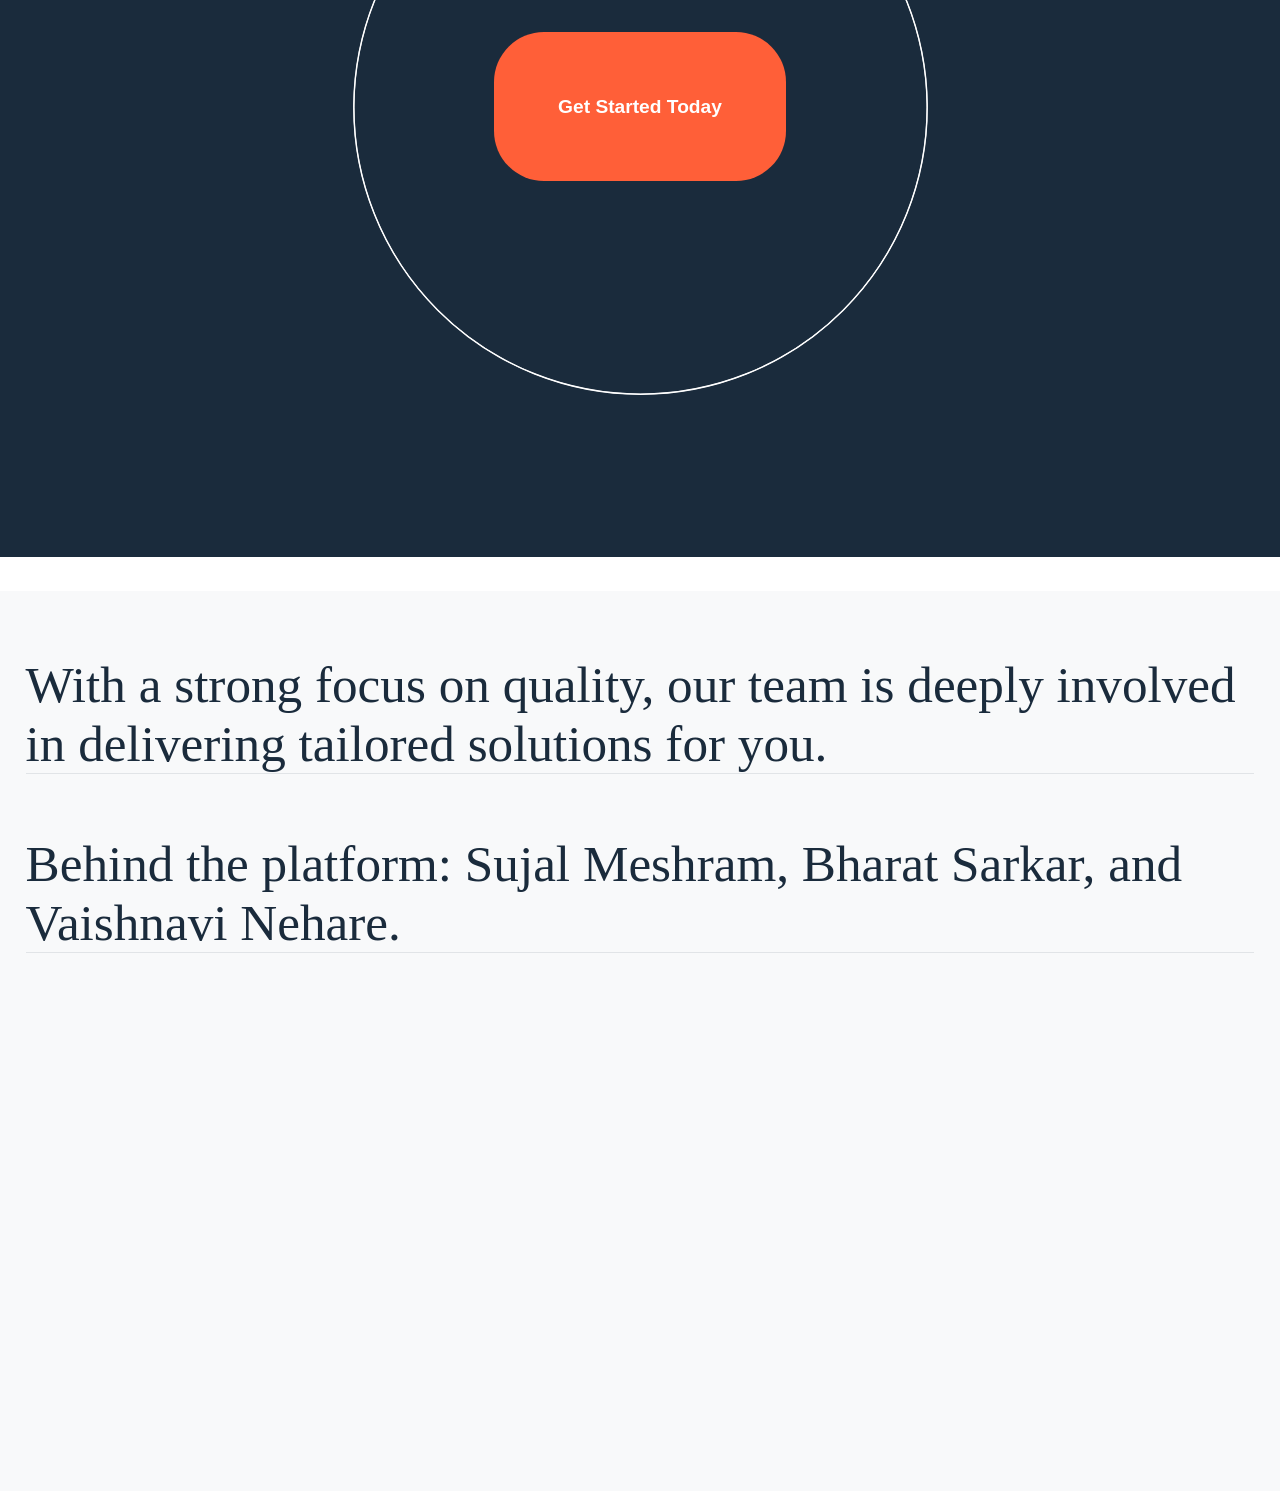
==== commit 349760a9: "UI Cleanup: Remove contact strip and team image" ====
--- a/templates/index.html
+++ b/templates/index.html
@@ -375,7 +375,6 @@
     width: 100%;
     background: var(--light-bg);
     position: relative;
-    padding-bottom: 120px; /* Space for the contact strip */
 }
         #page5 h1 {
             font-size: 4vw;
@@ -388,42 +387,6 @@
             color: var(--text-dark);
             padding-top: 5vw;
         }
-        #page5 img {
-    height: 12%; /* Relative to strip height */
-    width: auto;
-    position: absolute;
-    right: 5vw;
-    bottom: 0;
-    transform: translateY(-15%); /* Lifts image slightly above strip */
-    border-radius: 15px 15px 0 0; /* Rounded top only */
-    box-shadow: 0 -10px 30px rgba(0,0,0,0.2);
-    z-index: 2;
-}
-#contact-strip {
-    position: absolute;
-    bottom: 0;
-    left: 0;
-    width: 100%;
-    height: 180px;
-    background: var(--primary-dark); /* Using your dark color */
-    display: flex;
-    align-items: center;
-    justify-content: space-between;
-    padding: 0 5vw;
-    box-sizing: border-box;
-    color: var(--text-light);
-}
-.contact-info {
-    font-size: 1.1vw;
-    line-height: 1.6;
-}
-
-.contact-info strong {
-    font-size: 1.3vw;
-    display: block;
-    margin-bottom: 8px;
-    color: var(--primary-accent);
-}
         #page5 #swiperdiv {
             position: relative;
             height: 100vh;
@@ -693,17 +656,7 @@
         <div id="page5">
             <h1>With a strong focus on quality, our team is deeply involved in delivering tailored solutions for you.</h1>
             <h1>Behind the platform: Sujal Meshram, Bharat Sarkar, and Vaishnavi Nehare.</h1>
-            <img src="static/videos/Screenshot 2025-04-14 160523-Photoroom.jpg" 
-                         alt="Residential Market Analysis">
-                         <div id="contact-strip">
-                            <div class="contact-info">
-                                <strong>Contact Info</strong>
-                                <div class="contact-item">📧 <a href="mailto:202301040075@mitaoe.ac.in">202301040075@mitaoe.ac.in</a></div>
-                                <div class="contact-item">📞 <a href="https://api.whatsapp.com/send?phone=917276337332">+91-7276337332</a>, <a href="https://api.whatsapp.com/send?phone=917498491953">+91-7498491953</a></div>
-                                <div class="contact-item">📍 <a href="https://maps.app.goo.gl/KcXEhUCwHbN98KDW6">MIT Academy of Engineering, Alandi road,<br>Pune - 412 105, Maharashtra (India)</a></div>
-                            </div>
-                        </div>
-            </div>
+        </div>
     
     <!-- JavaScript Libraries -->
     <script src="https://cdn.jsdelivr.net/npm/swiper@11/swiper-bundle.min.js"></script>
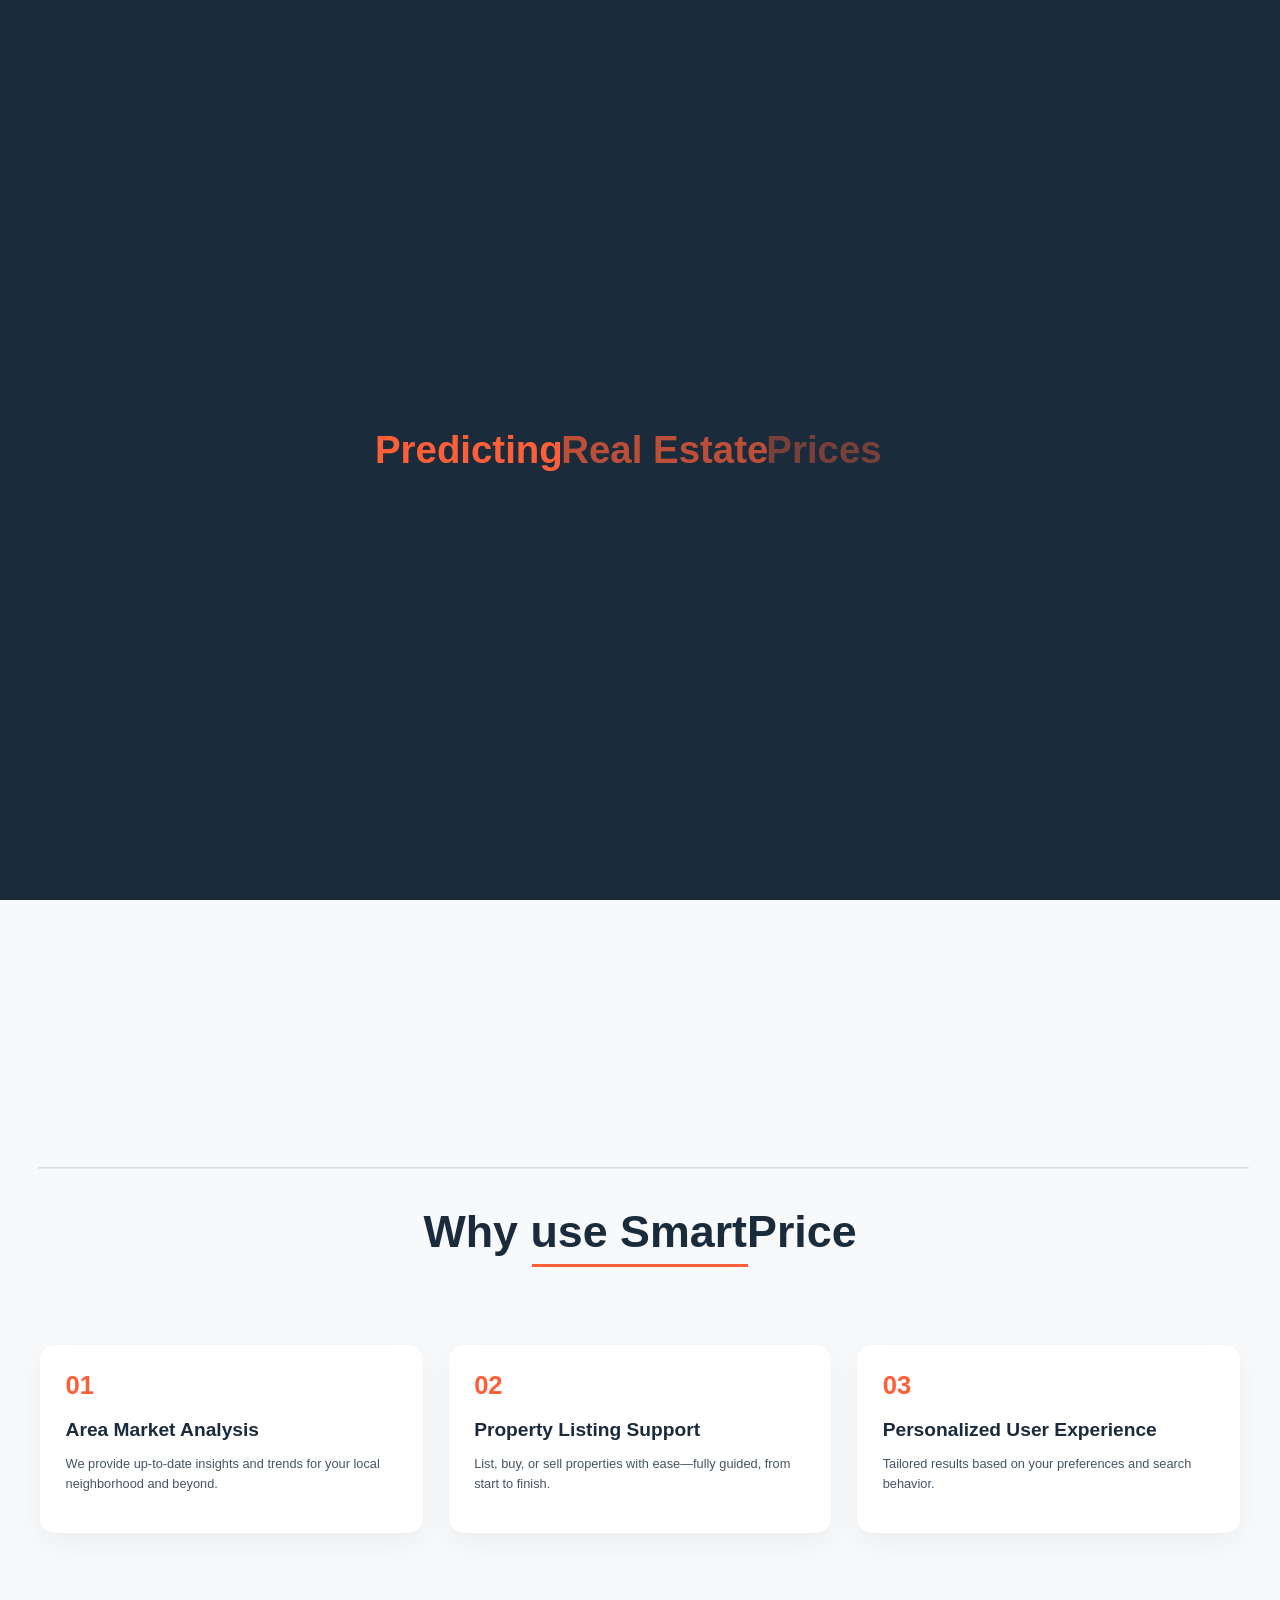
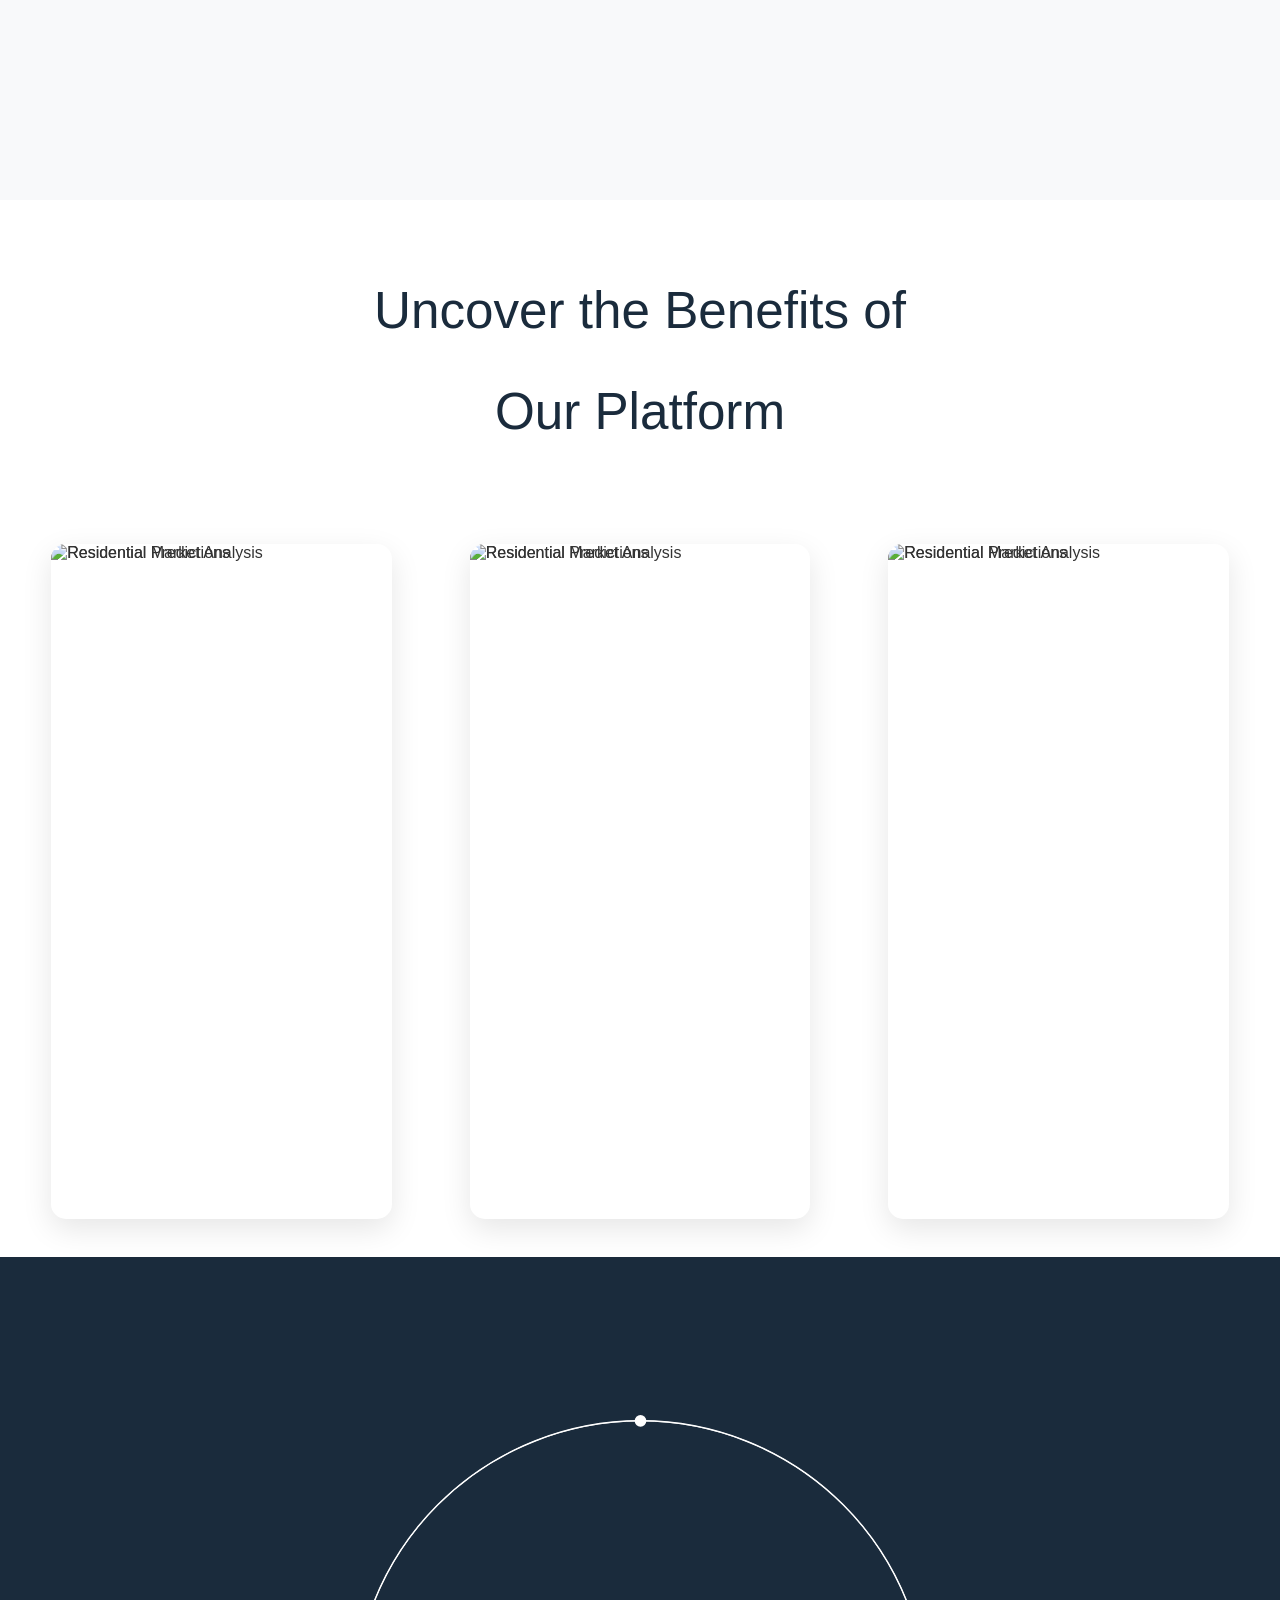
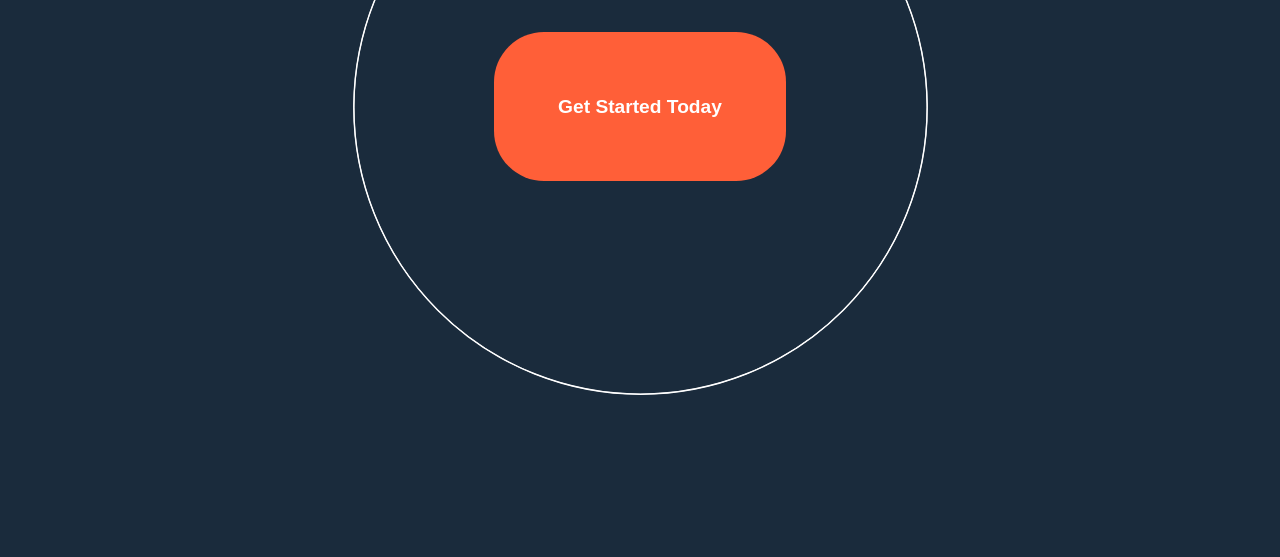
==== commit 9b626000: "Update index.html" ====
--- a/templates/index.html
+++ b/templates/index.html
@@ -653,10 +653,7 @@
             </svg>
         </div>
 
-        <div id="page5">
-            <h1>With a strong focus on quality, our team is deeply involved in delivering tailored solutions for you.</h1>
-            <h1>Behind the platform: Sujal Meshram, Bharat Sarkar, and Vaishnavi Nehare.</h1>
-        </div>
+       
     
     <!-- JavaScript Libraries -->
     <script src="https://cdn.jsdelivr.net/npm/swiper@11/swiper-bundle.min.js"></script>
@@ -824,4 +821,4 @@
         });
     </script>
 </body>
-</html>+</html>
